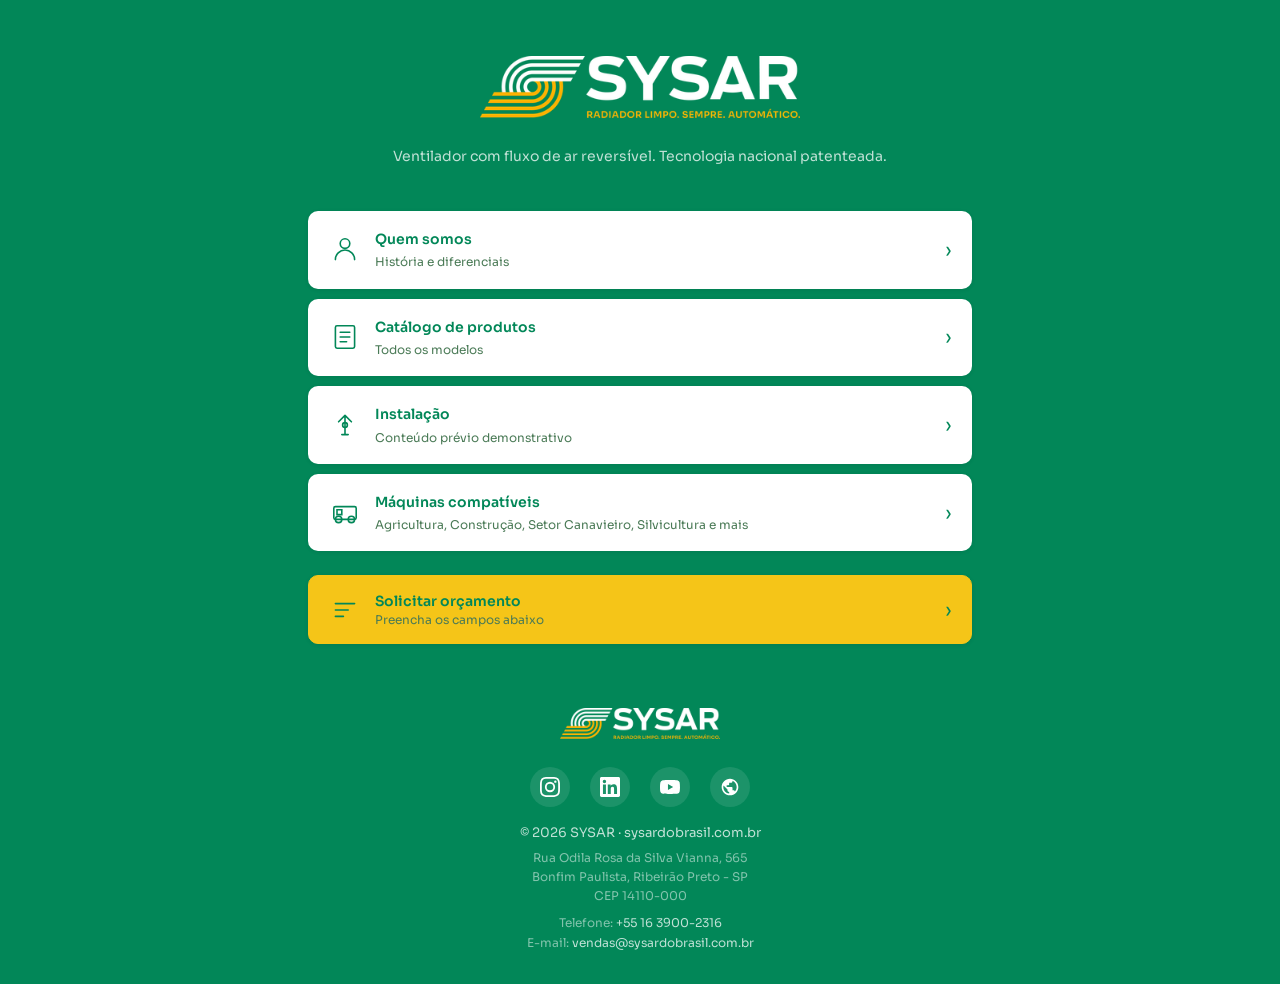
==== index.html @ d4aa2a89 "feat: altera titulo da landing" ====
<!DOCTYPE html>
<html lang="pt-BR">
<head>
    <meta charset="UTF-8">
    <meta name="viewport" content="width=device-width, initial-scale=1.0">
    <meta name="description" content="SYSAR - Ventilador com fluxo de ar reversível para limpeza automática de radiadores. Tecnologia nacional patenteada.">
    <meta name="keywords" content="ventilador reversível, radiador, agricultura, construção, mineração, SYSAR">
    <meta name="theme-color" content="#028758">
    <link rel="icon" type="image/x-icon" href="assets/favicon.ico">
    <link rel="icon" type="image/png" href="assets/favicon.png">
    <link rel="apple-touch-icon" href="assets/favicon.png">
    <title>SYSAR - Radiador limpo. Sempre. Automático.</title>
    <link rel="preconnect" href="https://fonts.googleapis.com">
    <link rel="preconnect" href="https://fonts.gstatic.com" crossorigin>
    <link href="https://fonts.googleapis.com/css2?family=Sora:wght@400;600&display=swap" rel="stylesheet">
    <link rel="stylesheet" href="css/style.css">
</head>
<body>
    
    <!-- ========================================
         SEÇÃO 1: HEADER
         Logo, tagline e subtítulo da SYSAR
    ========================================= -->
    <header class="header">
        <div class="header__container">
            <div class="header__logo">
                <img src="assets/sysar_logo_branca.png" alt="Sysar - Informações" class="header__logo-img">
            </div>
            <p class="header__subtitle">Ventilador com fluxo de ar reversível. Tecnologia nacional patenteada.</p>
        </div>
    </header>

    <main class="main">
        
        <!-- ========================================
             SEÇÃO 2: BOTÕES DE CONTEÚDO
             Acesso rápido a PDFs e documentos
        ========================================= -->
        <section class="section-pdfs">
            <div class="section-pdfs__container">
                <div class="section-pdfs__grid">
                    
                    <!-- Botão: Quem somos -->
                    <a class="btn-pdf" href="quem-somos.html" aria-label="Quem somos">
                        <svg class="btn-pdf__icon" width="40" height="40" viewBox="0 0 40 40" fill="none" xmlns="http://www.w3.org/2000/svg">
                            <circle cx="20" cy="12" r="6" stroke="currentColor" stroke-width="2"/>
                            <path d="M8 32c0-6.627 5.373-12 12-12s12 5.373 12 12" stroke="currentColor" stroke-width="2" stroke-linecap="round"/>
                        </svg>
                        <div class="btn-pdf__text">
                            <span class="btn-pdf__title">Quem somos</span>
                            <span class="btn-pdf__subtitle">História e diferenciais</span>
                        </div>
                    </a>

                    <!-- Botão: Catálogo de produtos -->
                    <a class="btn-pdf" href="catalogo-produtos.html" aria-label="Catálogo de produtos">
                        <svg class="btn-pdf__icon" width="40" height="40" viewBox="0 0 40 40" fill="none" xmlns="http://www.w3.org/2000/svg">
                            <rect x="8" y="6" width="24" height="28" rx="2" stroke="currentColor" stroke-width="2"/>
                            <line x1="14" y1="14" x2="26" y2="14" stroke="currentColor" stroke-width="2" stroke-linecap="round"/>
                            <line x1="14" y1="20" x2="26" y2="20" stroke="currentColor" stroke-width="2" stroke-linecap="round"/>
                            <line x1="14" y1="26" x2="22" y2="26" stroke="currentColor" stroke-width="2" stroke-linecap="round"/>
                        </svg>
                        <div class="btn-pdf__text">
                            <span class="btn-pdf__title">Catálogo de produtos</span>
                            <span class="btn-pdf__subtitle">Todos os modelos</span>
                        </div>
                    </a>

                    <!-- Botão: Guia de instalação -->
                    <a class="btn-pdf" href="instalacao.html" aria-label="Guia de instalação">
                        <svg class="btn-pdf__icon" width="40" height="40" viewBox="0 0 40 40" fill="none" xmlns="http://www.w3.org/2000/svg">
                            <path d="M20 8v24M12 16l8-8 8 8M16 32h8" stroke="currentColor" stroke-width="2" stroke-linecap="round" stroke-linejoin="round"/>
                            <circle cx="20" cy="20" r="3" stroke="currentColor" stroke-width="2"/>
                        </svg>
                        <div class="btn-pdf__text">
                            <span class="btn-pdf__title">Instalação</span>
                            <span class="btn-pdf__subtitle">Conteúdo prévio demonstrativo</span>
                        </div>
                    </a>

                    <!-- Botão: Máquinas compatíveis -->
                    <a class="btn-pdf" href="maquinas-compativeis.html" aria-label="Máquinas compatíveis">
                        <svg class="btn-pdf__icon" width="40" height="40" viewBox="0 0 40 40" fill="none" xmlns="http://www.w3.org/2000/svg">
                            <rect x="6" y="12" width="28" height="16" rx="2" stroke="currentColor" stroke-width="2"/>
                            <circle cx="12" cy="28" r="4" stroke="currentColor" stroke-width="2"/>
                            <circle cx="28" cy="28" r="4" stroke="currentColor" stroke-width="2"/>
                            <path d="M10 16h6v6h-6z" stroke="currentColor" stroke-width="2"/>
                        </svg>
                        <div class="btn-pdf__text">
                            <span class="btn-pdf__title">Máquinas compatíveis</span>
                            <span class="btn-pdf__subtitle">Agricultura, Construção, Setor Canavieiro, Silvicultura e mais</span>
                        </div>
                    </a>

                </div>
            </div>
        </section>

        <!-- ========================================
             SEÇÃO 3: FORMULÁRIO DE LEAD
             Captação de orçamentos e contatos
        ========================================= -->
        <section class="section-form">
            <div class="section-form__container">

                <button class="btn-pdf btn-pdf--full" id="btnOrcamento" aria-expanded="false" aria-controls="formOrcamento">
                    <svg class="btn-pdf__icon" width="40" height="40" viewBox="0 0 40 40" fill="none" xmlns="http://www.w3.org/2000/svg">
                        <path d="M8 12h24M8 20h16M8 28h10" stroke="currentColor" stroke-width="2" stroke-linecap="round"/>
                    </svg>
                    <span class="btn-pdf__text">
                        <span class="btn-pdf__title">Solicitar orçamento</span>
                        <span class="btn-pdf__subtitle">Preencha os campos abaixo</span>
                    </span>
                </button>

                <div class="form-lead" id="formOrcamento" hidden>
                    <p class="form-lead__subtitle">Preencha os campos abaixo que nossa equipe entrará em contato com você em breve.</p>
                    <form class="form-lead__form" id="leadForm" novalidate>
                        <div class="form-lead__field">
                            <label for="nome" class="form-lead__label">Nome completo *</label>
                            <input type="text" id="nome" name="nome" class="form-lead__input" required aria-required="true">
                        </div>
                        <div class="form-lead__field">
                            <label for="empresa" class="form-lead__label">Empresa</label>
                            <input type="text" id="empresa" name="empresa" class="form-lead__input">
                        </div>
                        <div class="form-lead__field">
                            <label for="cnpj" class="form-lead__label">CNPJ/CPF</label>
                            <input type="text" id="cnpj" name="cnpj" class="form-lead__input" placeholder="000.000.000-00 ou 00.000.000/0000-00">
                        </div>
                        <div class="form-lead__field">
                            <label for="email" class="form-lead__label">E-mail *</label>
                            <input type="email" id="email" name="email" class="form-lead__input" required aria-required="true">
                        </div>
                        <div class="form-lead__field">
                            <label for="whatsapp" class="form-lead__label">WhatsApp *</label>
                            <input type="tel" id="whatsapp" name="whatsapp" class="form-lead__input" placeholder="(00) 00000-0000" required aria-required="true">
                        </div>
                        <div class="form-lead__field">
                            <label for="necessidade" class="form-lead__label">O que você precisa?</label>
                            <select id="necessidade" name="necessidade" class="form-lead__select" required>
                                <option value="">Selecione uma opção</option>
                                <option value="orcamento">Orçamento de produto</option>
                                <option value="compatibilidade">Compatibilidade com minha máquina</option>
                                <option value="assistencia">Assistência técnica</option>
                                <option value="outro">Outro</option>
                            </select>
                        </div>
                        <div class="form-lead__field form-lead__field--full" id="outroField" style="display: none;">
                            <label for="outroDetalhes" class="form-lead__label">Especifique sua necessidade</label>
                            <input type="text" id="outroDetalhes" name="outroDetalhes" class="form-lead__input" placeholder="Digite aqui...">
                        </div>
                        <div class="form-lead__field form-lead__field--full">
                            <label for="detalhes" class="form-lead__label">Qual equipamento / marca / modelo / quantidade?</label>
                            <textarea id="detalhes" name="detalhes" class="form-lead__textarea" rows="4" placeholder="Ex: Colheitadeira Case 8250, 2 unidades..."></textarea>
                        </div>
                        <div class="form-lead__actions">
                            <button type="submit" class="form-lead__submit">Enviar solicitação</button>
                        </div>
                    </form>
                </div>

            </div>
        </section>

    </main>

    <!-- ========================================
         SEÇÃO 4: FOOTER
         Logo, copyright e endereço
    ========================================= -->
    <footer class="footer">
        <div class="footer__container">
            <div class="footer__logo">
                <img src="assets/sysar_logo_branca.png" alt="SYSAR" class="footer__logo-img">
            </div>
            
            <!-- Redes Sociais -->
            <div class="footer__social">
                <a href="https://www.instagram.com/sysaroficial/" target="_blank" rel="noopener noreferrer" class="social-link" aria-label="Instagram">
                    <svg width="24" height="24" viewBox="0 0 24 24" fill="none" xmlns="http://www.w3.org/2000/svg">
                        <path d="M12 2.163c3.204 0 3.584.012 4.85.07 3.252.148 4.771 1.691 4.919 4.919.058 1.265.069 1.645.069 4.849 0 3.205-.012 3.584-.069 4.849-.149 3.225-1.664 4.771-4.919 4.919-1.266.058-1.644.07-4.85.07-3.204 0-3.584-.012-4.849-.07-3.26-.149-4.771-1.699-4.919-4.92-.058-1.265-.07-1.644-.07-4.849 0-3.204.013-3.583.07-4.849.149-3.227 1.664-4.771 4.919-4.919 1.266-.057 1.645-.069 4.849-.069zM12 0C8.741 0 8.333.014 7.053.072 2.695.272.273 2.69.073 7.052.014 8.333 0 8.741 0 12c0 3.259.014 3.668.072 4.948.2 4.358 2.618 6.78 6.98 6.98C8.333 23.986 8.741 24 12 24c3.259 0 3.668-.014 4.948-.072 4.354-.2 6.782-2.618 6.979-6.98.059-1.28.073-1.689.073-4.948 0-3.259-.014-3.667-.072-4.947-.196-4.354-2.617-6.78-6.979-6.98C15.668.014 15.259 0 12 0zm0 5.838a6.162 6.162 0 100 12.324 6.162 6.162 0 000-12.324zM12 16a4 4 0 110-8 4 4 0 010 8zm6.406-11.845a1.44 1.44 0 100 2.881 1.44 1.44 0 000-2.881z" fill="currentColor"/>
                    </svg>
                </a>
                <a href="https://www.linkedin.com/company/sysar-do-brasil/" target="_blank" rel="noopener noreferrer" class="social-link" aria-label="LinkedIn">
                    <svg width="24" height="24" viewBox="0 0 24 24" fill="none" xmlns="http://www.w3.org/2000/svg">
                        <path d="M20.447 20.452h-3.554v-5.569c0-1.328-.027-3.037-1.852-3.037-1.853 0-2.136 1.445-2.136 2.939v5.667H9.351V9h3.414v1.561h.046c.477-.9 1.637-1.85 3.37-1.85 3.601 0 4.267 2.37 4.267 5.455v6.286zM5.337 7.433a2.062 2.062 0 01-2.063-2.065 2.064 2.064 0 112.063 2.065zm1.782 13.019H3.555V9h3.564v11.452zM22.225 0H1.771C.792 0 0 .774 0 1.729v20.542C0 23.227.792 24 1.771 24h20.451C23.2 24 24 23.227 24 22.271V1.729C24 .774 23.2 0 22.222 0h.003z" fill="currentColor"/>
                    </svg>
                </a>
                <a href="https://www.youtube.com/@sysardobrasil" target="_blank" rel="noopener noreferrer" class="social-link" aria-label="YouTube">
                    <svg width="24" height="24" viewBox="0 0 24 24" fill="none" xmlns="http://www.w3.org/2000/svg">
                        <path d="M23.498 6.186a3.016 3.016 0 00-2.122-2.136C19.505 3.545 12 3.545 12 3.545s-7.505 0-9.377.505A3.017 3.017 0 00.502 6.186C0 8.07 0 12 0 12s0 3.93.502 5.814a3.016 3.016 0 002.122 2.136c1.871.505 9.376.505 9.376.505s7.505 0 9.377-.505a3.015 3.015 0 002.122-2.136C24 15.93 24 12 24 12s0-3.93-.502-5.814zM9.545 15.568V8.432L15.818 12l-6.273 3.568z" fill="currentColor"/>
                    </svg>
                </a>
                <a href="https://sysardobrasil.com.br" target="_blank" rel="noopener noreferrer" class="social-link" aria-label="Site">
                    <svg width="24" height="24" viewBox="0 0 24 24" fill="none" xmlns="http://www.w3.org/2000/svg">
                        <path d="M12 2C6.48 2 2 6.48 2 12s4.48 10 10 10 10-4.48 10-10S17.52 2 12 2zm-1 17.93c-3.95-.49-7-3.85-7-7.93 0-.62.08-1.21.21-1.79L9 15v1c0 1.1.9 2 2 2v1.93zm6.9-2.54c-.26-.81-1-1.39-1.9-1.39h-1v-3c0-.55-.45-1-1-1H8v-2h2c.55 0 1-.45 1-1V7h2c1.1 0 2-.9 2-2v-.41c2.93 1.19 5 4.06 5 7.41 0 2.08-.8 3.97-2.1 5.39z" fill="currentColor"/>
                    </svg>
                </a>
            </div>
            
            <p class="footer__copyright">
                &copy; 2026 SYSAR &middot; sysardobrasil.com.br
            </p>
            <p class="footer__address">
                Rua Odila Rosa da Silva Vianna, 565<br>
                Bonfim Paulista, Ribeirão Preto - SP<br>
                CEP 14110-000
            </p>
            <p class="footer__contact">
                Telefone: <a href="tel:+551639002316">+55 16 3900-2316</a><br>
                E-mail: <a href="mailto:vendas@sysardobrasil.com.br">vendas@sysardobrasil.com.br</a>
            </p>
        </div>
    </footer>

    <script src="js/main.js"></script>
</body>
</html>
---- css/style.css ----
/* 
    SYSAR Landing Page
    Arquivo: style.css
    Propósito: Estilos CSS da landing page SYSAR
    Identidade visual: Verde vibrante + Dourado sobre fundo escuro
*/

/* ========================================
   VARIÁVEIS CSS
   Cores, raios e tokens de design
========================================= */
:root {
  --color-bg: #028758;
  --color-bg-card: #ffffff;
  --color-green: #028758;
  --color-green-border: rgba(255,255,255,0.2);
  --color-green-hover: #f0f7f2;
  --color-gold: #f5c518;
  --color-text: #ffffff;
  --color-text-muted: rgba(255,255,255,0.75);
  --color-text-hint: rgba(255,255,255,0.5);
  --radius-sm: 8px;
  --radius-md: 10px;
  --radius-lg: 14px;
  --radius-full: 50%;
}

/* ========================================
   RESET E BASE
   Reset CSS e estilos globais
========================================= */
* {
  box-sizing: border-box;
  margin: 0;
  padding: 0;
}

body {
  background-color: var(--color-bg);
  color: var(--color-text);
  font-family: 'Sora', system-ui, -apple-system, sans-serif;
  line-height: 1.6;
}

button,
input,
select,
textarea {
  font-family: inherit;
}

/* ========================================
   HEADER
   Logo SYSAR, tagline e subtítulo
========================================= */
.header {
  padding: 56px 20px 36px;
  text-align: center;
}

.header__container,
.section-pdfs__container,
.section-form__container,
.footer__container {
  max-width: 680px;
  width: 100%;
  margin: 0 auto;
  padding: 0 8px;
}

.header__subtitle {
  font-size: 14px;
  color: var(--color-text-muted);
  line-height: 1.5;
}

/* ========================================
   SEÇÃO DE PDFs
   Grid de botões de documentos
========================================= */
.section-pdfs {
  padding: 8px 4px 16px;
}

.section-pdfs__grid {
  display: flex;
  flex-direction: column;
  gap: 10px;
}

/* ========================================
   BOTÕES PDF
   Links para documentos e materiais
========================================= */
.btn-pdf {
  display: flex;
  align-items: center;
  gap: 14px;
  padding: 16px 20px;
  border-radius: var(--radius-md);
  background-color: var(--color-bg-card);
  border: 1px solid var(--color-green-border);
  text-decoration: none;
  color: var(--color-text);
  transition: background-color 0.15s, border-color 0.15s;
  cursor: pointer;
  width: 100%;
  text-align: left;
  box-shadow: 0 1px 4px rgba(0,0,0,0.08);
  font-family: inherit;
}

.btn-pdf:hover {
  background-color: var(--color-green-hover);
  border-color: rgba(255,255,255,0.4);
}

.btn-pdf__icon {
  flex-shrink: 0;
  color: var(--color-green);
  width: 32px;
  height: 32px;
}

.btn-pdf__text {
  display: flex;
  flex-direction: column;
  gap: 2px;
  flex: 1;
}

.btn-pdf__title {
  font-size: 14px;
  font-weight: 600;
  color: var(--color-green);
}

.btn-pdf__subtitle {
  font-size: 12px;
  color: #4a7a56;
}

.btn-pdf::after {
  content: "›";
  margin-left: auto;
  font-size: 20px;
  color: var(--color-green);
  padding-left: 8px;
}

/* ========================================
   SEÇÃO FORMULÁRIO
   Container do formulário de lead
========================================= */
.section-form {
  padding: 8px 4px 40px;
}

/* ========================================
   FORMULÁRIO DE LEAD
   Captação de orçamentos e contatos
========================================= */
.form-lead {
  background-color: rgba(255,255,255,0.12);
  border: 1px solid rgba(255,255,255,0.2);
  border-radius: var(--radius-lg);
  padding: 24px 20px;
  box-shadow: 0 2px 8px rgba(0,0,0,0.08);
}

.form-lead__title {
  font-size: 18px;
  font-weight: 600;
  color: #ffffff;
  margin-bottom: 4px;
}

.form-lead__subtitle {
  font-size: 13px;
  color: var(--color-text-muted);
  margin-bottom: 20px;
}

.form-lead__form {
  display: grid;
  grid-template-columns: repeat(2, 1fr);
  gap: 12px;
}

.form-lead__field {
  display: flex;
  flex-direction: column;
  gap: 4px;
}

.form-lead__field--full {
  grid-column: 1 / -1;
}

.form-lead__label {
  font-size: 12px;
  color: var(--color-text-muted);
}

.form-lead__input,
.form-lead__select,
.form-lead__textarea {
  width: 100%;
  background-color: rgba(255,255,255,0.95);
  border: 1px solid rgba(255,255,255,0.3);
  border-radius: var(--radius-sm);
  padding: 10px 12px;
  font-size: 14px;
  color: #1a2318;
  outline: none;
  font-family: inherit;
}

.form-lead__input:focus,
.form-lead__select:focus,
.form-lead__textarea:focus {
  border-color: var(--color-green);
}

.form-lead__input::placeholder,
.form-lead__textarea::placeholder {
  color: #2a5a35;
}

.form-lead__textarea {
  resize: none;
}

.form-lead__select {
  cursor: pointer;
  appearance: none;
  background-image: url("data:image/svg+xml;charset=UTF-8,%3csvg xmlns='http://www.w3.org/2000/svg' width='12' height='12' viewBox='0 0 12 12'%3e%3cpath fill='%236abf85' d='M6 9L1 4h10z'/%3e%3c/svg%3e");
  background-repeat: no-repeat;
  background-position: right 12px center;
  padding-right: 32px;
}

.form-lead__actions {
  grid-column: 1 / -1;
}

.form-lead__submit {
  width: 100%;
  background-color: var(--color-gold);
  border: none;
  border-radius: var(--radius-sm);
  padding: 14px;
  font-size: 15px;
  font-weight: 600;
  color: var(--color-green);
  cursor: pointer;
  font-family: 'Sora', system-ui, -apple-system, sans-serif;
  transition: background-color 0.15s;
}

.form-lead__submit:hover {
  background-color: #e6b800;
}

.form-lead__submit:disabled {
  opacity: 0.6;
  cursor: not-allowed;
}

.form-lead__input--error,
.form-lead__select--error {
  border-color: #d32f2f;
}

.form-lead__error {
  font-size: 11px;
  color: #ff6b6b;
  margin-top: 2px;
}

.form-lead__success {
  text-align: center;
  padding: 40px 20px;
}

.form-lead__success p {
  color: var(--color-text);
  margin-bottom: 8px;
}

.form-lead__success p:first-child {
  font-size: 18px;
  font-weight: 500;
  color: var(--color-gold);
}

/* ========================================
   FOOTER
   Logo, copyright e endereço
========================================= */
.footer {
  text-align: center;
  padding: 24px 16px 32px;
}

.footer__logo {
  margin-bottom: 12px;
}

.footer__copyright {
  font-size: 13px;
  color: var(--color-text-muted);
  margin-bottom: 4px;
}

.footer__address {
  font-size: 12px;
  color: var(--color-text-hint);
  margin-bottom: 8px;
  line-height: 1.6;
}

.footer__contact {
  font-size: 12px;
  color: var(--color-text-hint);
  line-height: 1.6;
}

.footer__contact a {
  color: var(--color-text-muted);
  text-decoration: none;
  transition: color 0.2s;
}

.footer__contact a:hover {
  color: var(--color-gold);
}

.footer__social {
  display: flex;
  justify-content: center;
  align-items: center;
  gap: 20px;
  margin: 20px 0 16px;
}

.social-link {
  display: flex;
  align-items: center;
  justify-content: center;
  width: 40px;
  height: 40px;
  border-radius: 50%;
  background-color: rgba(255, 255, 255, 0.1);
  color: var(--color-text);
  transition: background-color 0.2s, transform 0.2s;
  text-decoration: none;
}

.social-link:hover {
  background-color: var(--color-gold);
  color: var(--color-green);
  transform: translateY(-2px);
}

.social-link svg {
  width: 20px;
  height: 20px;
}

/* ========================================
   RESPONSIVO
   Ajustes para telas menores
========================================= */
@media (max-width: 400px) {
  .form-lead__form {
    grid-template-columns: 1fr;
  }
}

@media (max-width: 480px) {
  .header__logo-img {
    width: 75%;
  }

  .btn-pdf__title,
  .btn-pdf__subtitle {
    white-space: normal;
  }

  .btn-pdf {
    padding: 16px;
    gap: 12px;
  }

  .form-lead__form {
    grid-template-columns: 1fr;
  }
}

.btn-pdf--full {
  width: 100%;
  text-align: left;
  background-color: var(--color-gold);
  border: 1px solid var(--color-gold);
  font-family: inherit;
  color: var(--color-green);
}

.btn-pdf--full:hover {
  background-color: #e6b800;
  border-color: #e6b800;
}

.btn-pdf--full .btn-pdf__icon {
  color: var(--color-green);
}

.header__logo-img {
  width: 60%;
  max-width: 320px;
  min-width: 180px;
  height: auto;
  margin-bottom: 20px;
}

.footer__logo-img {
  width: 100%;
  max-width: 160px;
  min-width: 100px;
  height: auto;
}
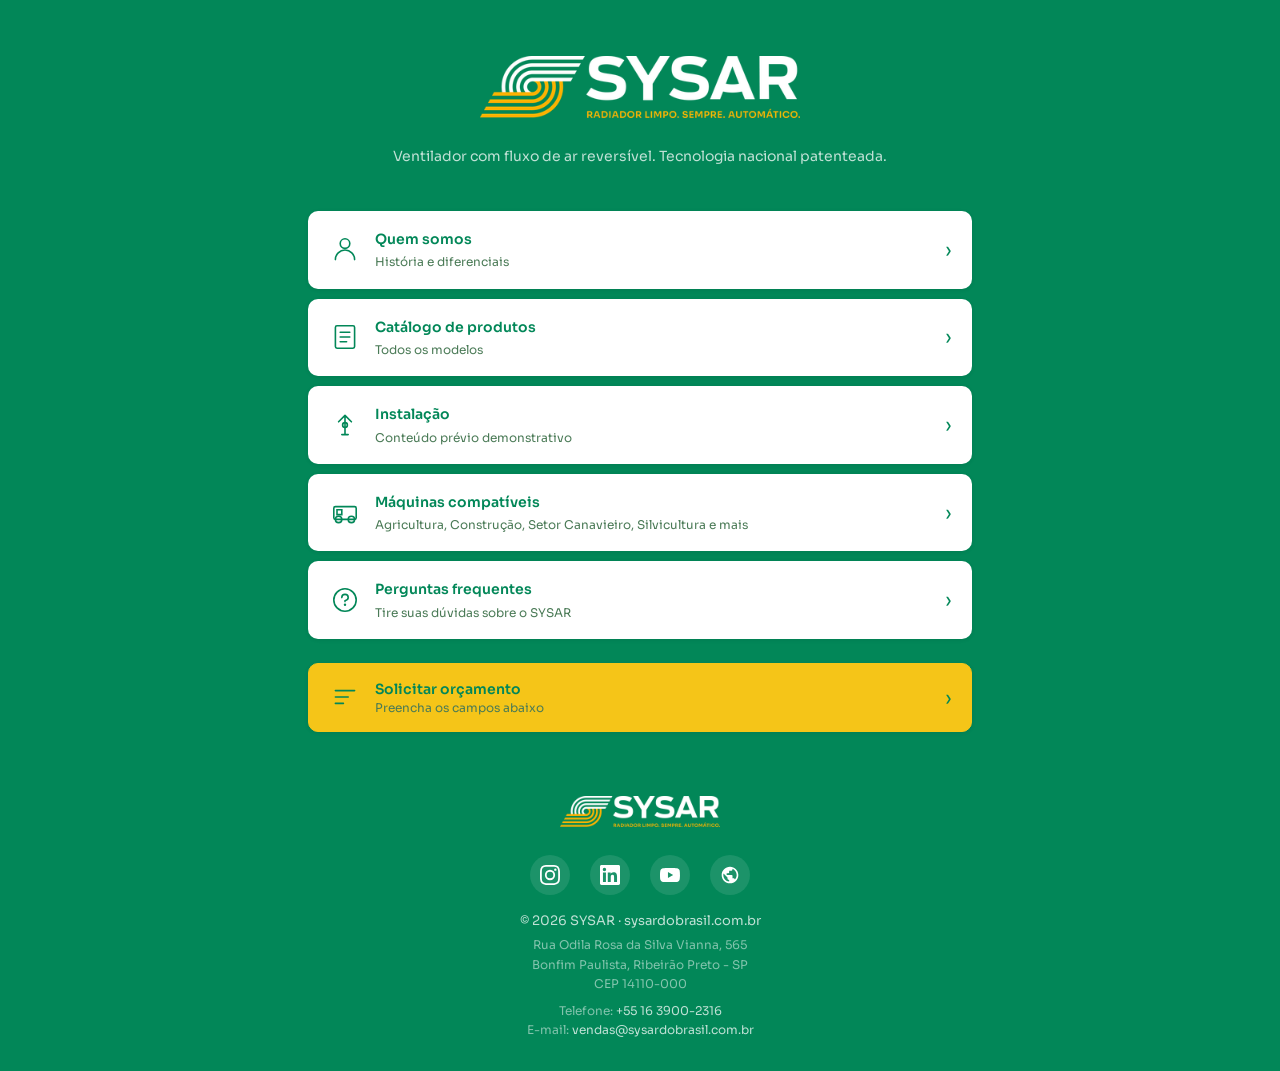
==== commit 983574ac: "feat: página de perguntas frequentes com accordion" ====
--- a/index.html
+++ b/index.html
@@ -53,7 +53,7 @@
                     </a>
 
                     <!-- Botão: Catálogo de produtos -->
-                    <a class="btn-pdf" href="catalogo-produtos.html" aria-label="Catálogo de produtos">
+                    <a class="btn-pdf" href="catalogo.html" aria-label="Catálogo de produtos">
                         <svg class="btn-pdf__icon" width="40" height="40" viewBox="0 0 40 40" fill="none" xmlns="http://www.w3.org/2000/svg">
                             <rect x="8" y="6" width="24" height="28" rx="2" stroke="currentColor" stroke-width="2"/>
                             <line x1="14" y1="14" x2="26" y2="14" stroke="currentColor" stroke-width="2" stroke-linecap="round"/>
@@ -89,6 +89,19 @@
                         <div class="btn-pdf__text">
                             <span class="btn-pdf__title">Máquinas compatíveis</span>
                             <span class="btn-pdf__subtitle">Agricultura, Construção, Setor Canavieiro, Silvicultura e mais</span>
+                        </div>
+                    </a>
+
+                    <!-- Botão: Perguntas frequentes -->
+                    <a class="btn-pdf" href="faq.html">
+                        <svg class="btn-pdf__icon" width="40" height="40" viewBox="0 0 40 40" fill="none" xmlns="http://www.w3.org/2000/svg">
+                            <circle cx="20" cy="20" r="14" stroke="currentColor" stroke-width="2"/>
+                            <path d="M20 22v-1c2-0.5 4-2 4-4a4 4 0 0 0-8 0" stroke="currentColor" stroke-width="2" stroke-linecap="round"/>
+                            <circle cx="20" cy="26" r="1.5" fill="currentColor"/>
+                        </svg>
+                        <div class="btn-pdf__text">
+                            <span class="btn-pdf__title">Perguntas frequentes</span>
+                            <span class="btn-pdf__subtitle">Tire suas dúvidas sobre o SYSAR</span>
                         </div>
                     </a>
 
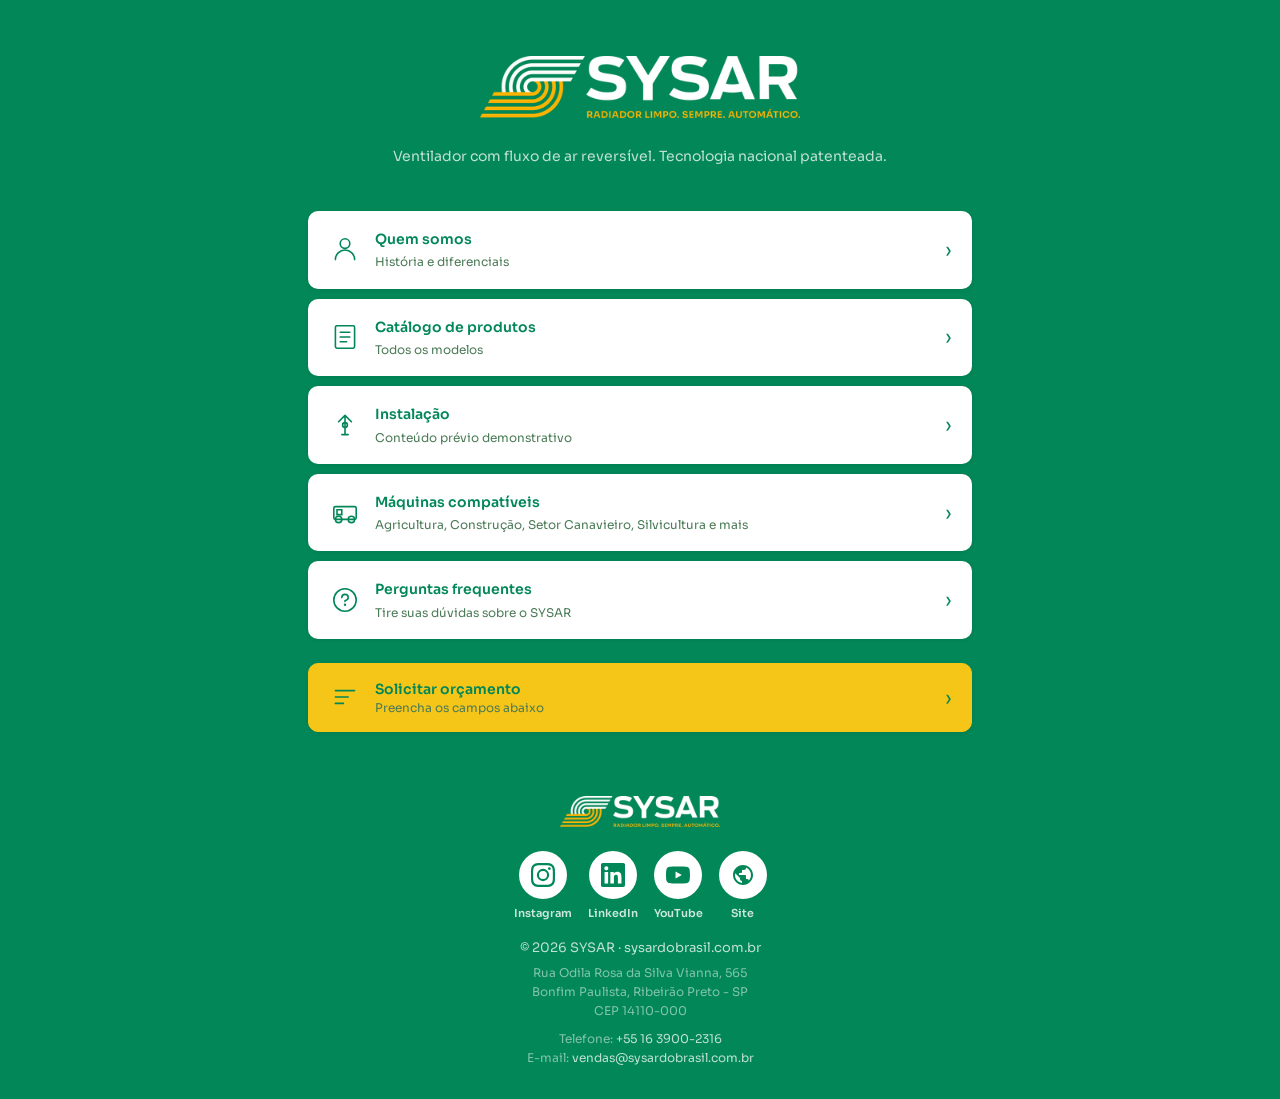
==== commit a9ad3acb: "feat: ícones de redes sociais com fundo circular e label" ====
--- a/index.html
+++ b/index.html
@@ -93,7 +93,7 @@
                     </a>
 
                     <!-- Botão: Perguntas frequentes -->
-                    <a class="btn-pdf" href="faq.html">
+                    <a class="btn-pdf" href="faq.html" aria-label="Perguntas frequentes">
                         <svg class="btn-pdf__icon" width="40" height="40" viewBox="0 0 40 40" fill="none" xmlns="http://www.w3.org/2000/svg">
                             <circle cx="20" cy="20" r="14" stroke="currentColor" stroke-width="2"/>
                             <path d="M20 22v-1c2-0.5 4-2 4-4a4 4 0 0 0-8 0" stroke="currentColor" stroke-width="2" stroke-linecap="round"/>
@@ -191,24 +191,36 @@
             <!-- Redes Sociais -->
             <div class="footer__social">
                 <a href="https://www.instagram.com/sysaroficial/" target="_blank" rel="noopener noreferrer" class="social-link" aria-label="Instagram">
-                    <svg width="24" height="24" viewBox="0 0 24 24" fill="none" xmlns="http://www.w3.org/2000/svg">
-                        <path d="M12 2.163c3.204 0 3.584.012 4.85.07 3.252.148 4.771 1.691 4.919 4.919.058 1.265.069 1.645.069 4.849 0 3.205-.012 3.584-.069 4.849-.149 3.225-1.664 4.771-4.919 4.919-1.266.058-1.644.07-4.85.07-3.204 0-3.584-.012-4.849-.07-3.26-.149-4.771-1.699-4.919-4.92-.058-1.265-.07-1.644-.07-4.849 0-3.204.013-3.583.07-4.849.149-3.227 1.664-4.771 4.919-4.919 1.266-.057 1.645-.069 4.849-.069zM12 0C8.741 0 8.333.014 7.053.072 2.695.272.273 2.69.073 7.052.014 8.333 0 8.741 0 12c0 3.259.014 3.668.072 4.948.2 4.358 2.618 6.78 6.98 6.98C8.333 23.986 8.741 24 12 24c3.259 0 3.668-.014 4.948-.072 4.354-.2 6.782-2.618 6.979-6.98.059-1.28.073-1.689.073-4.948 0-3.259-.014-3.667-.072-4.947-.196-4.354-2.617-6.78-6.979-6.98C15.668.014 15.259 0 12 0zm0 5.838a6.162 6.162 0 100 12.324 6.162 6.162 0 000-12.324zM12 16a4 4 0 110-8 4 4 0 010 8zm6.406-11.845a1.44 1.44 0 100 2.881 1.44 1.44 0 000-2.881z" fill="currentColor"/>
-                    </svg>
+                    <div class="social-link__icon">
+                        <svg width="24" height="24" viewBox="0 0 24 24" fill="none" xmlns="http://www.w3.org/2000/svg">
+                            <path d="M12 2.163c3.204 0 3.584.012 4.85.07 3.252.148 4.771 1.691 4.919 4.919.058 1.265.069 1.645.069 4.849 0 3.205-.012 3.584-.069 4.849-.149 3.225-1.664 4.771-4.919 4.919-1.266.058-1.644.07-4.85.07-3.204 0-3.584-.012-4.849-.07-3.26-.149-4.771-1.699-4.919-4.92-.058-1.265-.07-1.644-.07-4.849 0-3.204.013-3.583.07-4.849.149-3.227 1.664-4.771 4.919-4.919 1.266-.057 1.645-.069 4.849-.069zM12 0C8.741 0 8.333.014 7.053.072 2.695.272.273 2.69.073 7.052.014 8.333 0 8.741 0 12c0 3.259.014 3.668.072 4.948.2 4.358 2.618 6.78 6.98 6.98C8.333 23.986 8.741 24 12 24c3.259 0 3.668-.014 4.948-.072 4.354-.2 6.782-2.618 6.979-6.98.059-1.28.073-1.689.073-4.948 0-3.259-.014-3.667-.072-4.947-.196-4.354-2.617-6.78-6.979-6.98C15.668.014 15.259 0 12 0zm0 5.838a6.162 6.162 0 100 12.324 6.162 6.162 0 000-12.324zM12 16a4 4 0 110-8 4 4 0 010 8zm6.406-11.845a1.44 1.44 0 100 2.881 1.44 1.44 0 000-2.881z" fill="currentColor"/>
+                        </svg>
+                    </div>
+                    <span class="social-link__label">Instagram</span>
                 </a>
                 <a href="https://www.linkedin.com/company/sysar-do-brasil/" target="_blank" rel="noopener noreferrer" class="social-link" aria-label="LinkedIn">
-                    <svg width="24" height="24" viewBox="0 0 24 24" fill="none" xmlns="http://www.w3.org/2000/svg">
-                        <path d="M20.447 20.452h-3.554v-5.569c0-1.328-.027-3.037-1.852-3.037-1.853 0-2.136 1.445-2.136 2.939v5.667H9.351V9h3.414v1.561h.046c.477-.9 1.637-1.85 3.37-1.85 3.601 0 4.267 2.37 4.267 5.455v6.286zM5.337 7.433a2.062 2.062 0 01-2.063-2.065 2.064 2.064 0 112.063 2.065zm1.782 13.019H3.555V9h3.564v11.452zM22.225 0H1.771C.792 0 0 .774 0 1.729v20.542C0 23.227.792 24 1.771 24h20.451C23.2 24 24 23.227 24 22.271V1.729C24 .774 23.2 0 22.222 0h.003z" fill="currentColor"/>
-                    </svg>
+                    <div class="social-link__icon">
+                        <svg width="24" height="24" viewBox="0 0 24 24" fill="none" xmlns="http://www.w3.org/2000/svg">
+                            <path d="M20.447 20.452h-3.554v-5.569c0-1.328-.027-3.037-1.852-3.037-1.853 0-2.136 1.445-2.136 2.939v5.667H9.351V9h3.414v1.561h.046c.477-.9 1.637-1.85 3.37-1.85 3.601 0 4.267 2.37 4.267 5.455v6.286zM5.337 7.433a2.062 2.062 0 01-2.063-2.065 2.064 2.064 0 112.063 2.065zm1.782 13.019H3.555V9h3.564v11.452zM22.225 0H1.771C.792 0 0 .774 0 1.729v20.542C0 23.227.792 24 1.771 24h20.451C23.2 24 24 23.227 24 22.271V1.729C24 .774 23.2 0 22.222 0h.003z" fill="currentColor"/>
+                        </svg>
+                    </div>
+                    <span class="social-link__label">LinkedIn</span>
                 </a>
                 <a href="https://www.youtube.com/@sysardobrasil" target="_blank" rel="noopener noreferrer" class="social-link" aria-label="YouTube">
-                    <svg width="24" height="24" viewBox="0 0 24 24" fill="none" xmlns="http://www.w3.org/2000/svg">
-                        <path d="M23.498 6.186a3.016 3.016 0 00-2.122-2.136C19.505 3.545 12 3.545 12 3.545s-7.505 0-9.377.505A3.017 3.017 0 00.502 6.186C0 8.07 0 12 0 12s0 3.93.502 5.814a3.016 3.016 0 002.122 2.136c1.871.505 9.376.505 9.376.505s7.505 0 9.377-.505a3.015 3.015 0 002.122-2.136C24 15.93 24 12 24 12s0-3.93-.502-5.814zM9.545 15.568V8.432L15.818 12l-6.273 3.568z" fill="currentColor"/>
-                    </svg>
+                    <div class="social-link__icon">
+                        <svg width="24" height="24" viewBox="0 0 24 24" fill="none" xmlns="http://www.w3.org/2000/svg">
+                            <path d="M23.498 6.186a3.016 3.016 0 00-2.122-2.136C19.505 3.545 12 3.545 12 3.545s-7.505 0-9.377.505A3.017 3.017 0 00.502 6.186C0 8.07 0 12 0 12s0 3.93.502 5.814a3.016 3.016 0 002.122 2.136c1.871.505 9.376.505 9.376.505s7.505 0 9.377-.505a3.015 3.015 0 002.122-2.136C24 15.93 24 12 24 12s0-3.93-.502-5.814zM9.545 15.568V8.432L15.818 12l-6.273 3.568z" fill="currentColor"/>
+                        </svg>
+                    </div>
+                    <span class="social-link__label">YouTube</span>
                 </a>
                 <a href="https://sysardobrasil.com.br" target="_blank" rel="noopener noreferrer" class="social-link" aria-label="Site">
-                    <svg width="24" height="24" viewBox="0 0 24 24" fill="none" xmlns="http://www.w3.org/2000/svg">
-                        <path d="M12 2C6.48 2 2 6.48 2 12s4.48 10 10 10 10-4.48 10-10S17.52 2 12 2zm-1 17.93c-3.95-.49-7-3.85-7-7.93 0-.62.08-1.21.21-1.79L9 15v1c0 1.1.9 2 2 2v1.93zm6.9-2.54c-.26-.81-1-1.39-1.9-1.39h-1v-3c0-.55-.45-1-1-1H8v-2h2c.55 0 1-.45 1-1V7h2c1.1 0 2-.9 2-2v-.41c2.93 1.19 5 4.06 5 7.41 0 2.08-.8 3.97-2.1 5.39z" fill="currentColor"/>
-                    </svg>
+                    <div class="social-link__icon">
+                        <svg width="24" height="24" viewBox="0 0 24 24" fill="none" xmlns="http://www.w3.org/2000/svg">
+                            <path d="M12 2C6.48 2 2 6.48 2 12s4.48 10 10 10 10-4.48 10-10S17.52 2 12 2zm-1 17.93c-3.95-.49-7-3.85-7-7.93 0-.62.08-1.21.21-1.79L9 15v1c0 1.1.9 2 2 2v1.93zm6.9-2.54c-.26-.81-1-1.39-1.9-1.39h-1v-3c0-.55-.45-1-1-1H8v-2h2c.55 0 1-.45 1-1V7h2c1.1 0 2-.9 2-2v-.41c2.93 1.19 5 4.06 5 7.41 0 2.08-.8 3.97-2.1 5.39z" fill="currentColor"/>
+                        </svg>
+                    </div>
+                    <span class="social-link__label">Site</span>
                 </a>
             </div>
             
--- a/css/style.css
+++ b/css/style.css
@@ -339,33 +339,39 @@
 .footer__social {
   display: flex;
   justify-content: center;
+  gap: 16px;
+  margin: 16px 0;
+}
+
+.social-link {
+  display: flex;
+  flex-direction: column;
   align-items: center;
-  gap: 20px;
-  margin: 20px 0 16px;
-}
-
-.social-link {
+  gap: 6px;
+  text-decoration: none;
+  transition: transform 0.15s;
+}
+
+.social-link:hover {
+  transform: translateY(-2px);
+}
+
+.social-link__icon {
+  width: 48px;
+  height: 48px;
+  border-radius: 50%;
+  background: #ffffff;
+  color: #028758;
   display: flex;
   align-items: center;
   justify-content: center;
-  width: 40px;
-  height: 40px;
-  border-radius: 50%;
-  background-color: rgba(255, 255, 255, 0.1);
-  color: var(--color-text);
-  transition: background-color 0.2s, transform 0.2s;
-  text-decoration: none;
-}
-
-.social-link:hover {
-  background-color: var(--color-gold);
-  color: var(--color-green);
-  transform: translateY(-2px);
-}
-
-.social-link svg {
-  width: 20px;
-  height: 20px;
+}
+
+.social-link__label {
+  font-size: 11px;
+  font-weight: 600;
+  color: rgba(255,255,255,0.8);
+  font-family: 'Sora', sans-serif;
 }
 
 /* ========================================
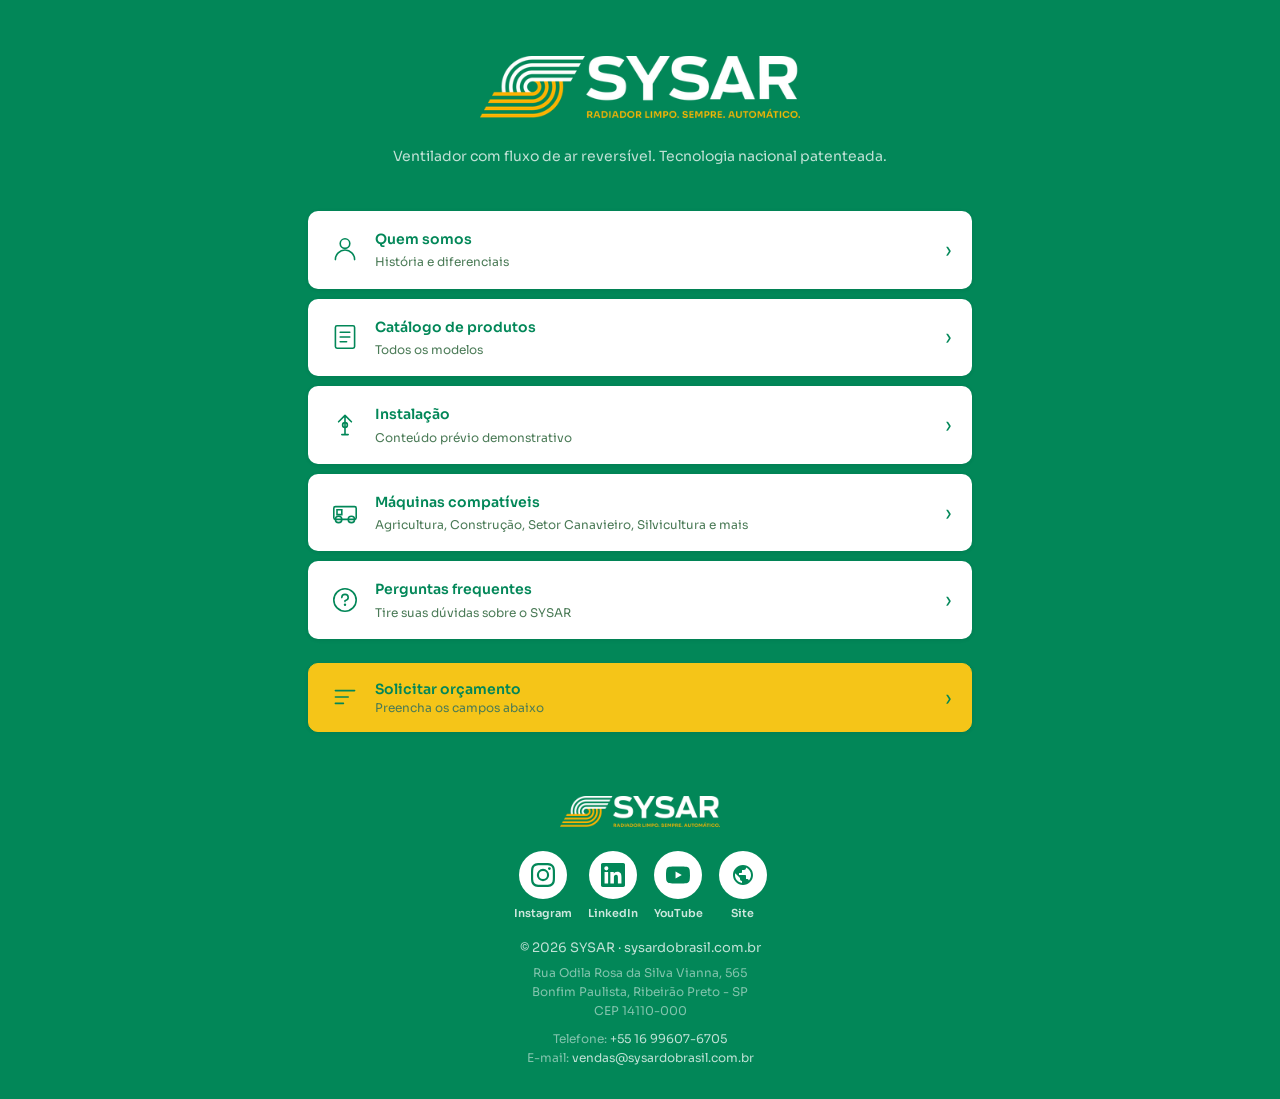
==== commit d86fb2c4: "Alterando numero de telefone" ====
--- a/index.html
+++ b/index.html
@@ -6,14 +6,20 @@
     <meta name="description" content="SYSAR - Ventilador com fluxo de ar reversível para limpeza automática de radiadores. Tecnologia nacional patenteada.">
     <meta name="keywords" content="ventilador reversível, radiador, agricultura, construção, mineração, SYSAR">
     <meta name="theme-color" content="#028758">
+    <link rel="apple-touch-icon" sizes="180x180" href="assets/apple-touch-icon-180-v2.png">
+    <link rel="icon" type="image/png" sizes="512x512" href="assets/apple-touch-icon-v2.png">
+    <link rel="icon" type="image/png" sizes="192x192" href="assets/apple-touch-icon-192.png">
     <link rel="icon" type="image/x-icon" href="assets/favicon.ico">
-    <link rel="icon" type="image/png" href="assets/favicon.png">
-    <link rel="apple-touch-icon" href="assets/favicon.png">
     <title>SYSAR - Radiador limpo. Sempre. Automático.</title>
     <link rel="preconnect" href="https://fonts.googleapis.com">
     <link rel="preconnect" href="https://fonts.gstatic.com" crossorigin>
     <link href="https://fonts.googleapis.com/css2?family=Sora:wght@400;600&display=swap" rel="stylesheet">
     <link rel="stylesheet" href="css/style.css">
+    <link rel="manifest" href="/manifest.json">
+    <meta name="apple-mobile-web-app-capable" content="yes">
+    <meta name="apple-mobile-web-app-status-bar-style" content="default">
+    <meta name="apple-mobile-web-app-title" content="SYSAR">
+    <link rel="apple-touch-icon" href="assets/apple-touch-icon-180.png">
 </head>
 <body>
     
@@ -233,7 +239,7 @@
                 CEP 14110-000
             </p>
             <p class="footer__contact">
-                Telefone: <a href="tel:+551639002316">+55 16 3900-2316</a><br>
+                Telefone: <a href="tel:+5516996076705">+55 16 99607-6705</a><br>
                 E-mail: <a href="mailto:vendas@sysardobrasil.com.br">vendas@sysardobrasil.com.br</a>
             </p>
         </div>
